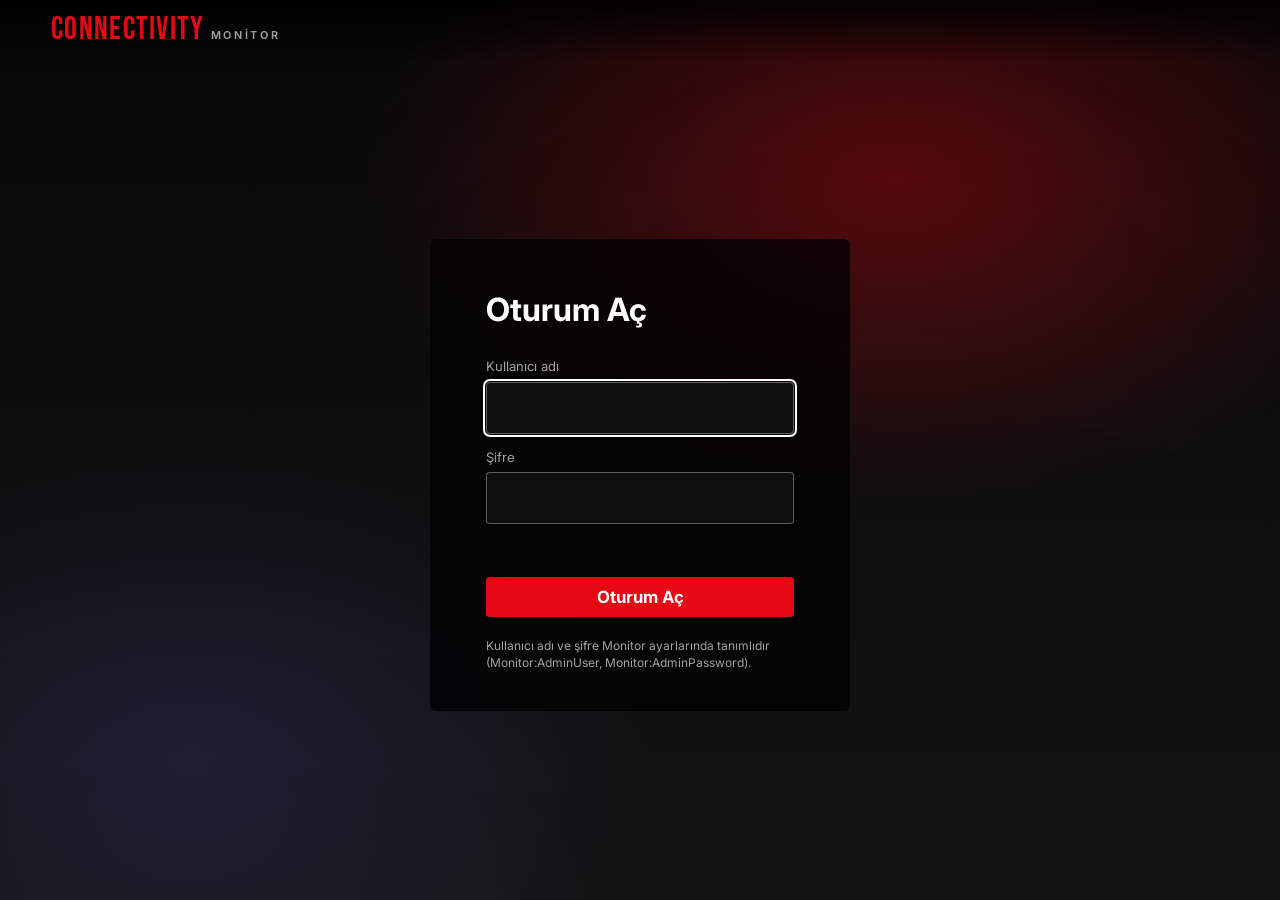
==== src/ConnectivityProbe.Monitor/wwwroot/login.html @ c555af02 "Add Strict mode: pods pull definitions from Monitor with an app key and report results; Monitor logi" ====
<!doctype html>
<html lang="tr">
<head>
  <meta charset="utf-8">
  <meta name="viewport" content="width=device-width, initial-scale=1">
  <title>Connectivity Monitor</title>
  <link rel="preconnect" href="https://fonts.googleapis.com">
  <link rel="preconnect" href="https://fonts.gstatic.com" crossorigin>
  <link rel="stylesheet" href="https://fonts.googleapis.com/css2?family=Bebas+Neue&family=Inter:wght@400;500;600;700;800&display=swap">
  <link rel="stylesheet" href="style.css">
</head>
<body class="login-page">
  <div class="login-bg" aria-hidden="true"></div>
  <header class="topbar">
    <div class="logo">CONNECTIVITY<span>monitor</span></div>
  </header>

  <main class="login-wrap">
    <form id="loginForm" class="login-card" autocomplete="on">
      <h1>Oturum Aç</h1>
      <label class="login-field">
        <span>Kullanıcı adı</span>
        <input id="username" name="username" autocomplete="username" required>
      </label>
      <label class="login-field">
        <span>Şifre</span>
        <input id="password" name="password" type="password" autocomplete="current-password" required>
      </label>
      <p id="loginError" class="error" role="alert"></p>
      <button type="submit" class="nf-btn red">Oturum Aç</button>
      <p class="login-hint">Kullanıcı adı ve şifre Monitor ayarlarında tanımlıdır (Monitor:AdminUser, Monitor:AdminPassword).</p>
    </form>
  </main>

  <script src="login.js"></script>
</body>
</html>
---- src/ConnectivityProbe.Monitor/wwwroot/style.css ----
/* Netflix tarzı koyu tema. Monitör ekranı her zaman koyu kullanılır (kart renkleri koyu zemine göre seçildi). */
:root {
  color-scheme: dark;
  --bg: #141414;
  --surface: #181818;
  --surface-2: #232323;
  --surface-3: #2f2f2f;
  --text: #ffffff;
  --text-2: #e5e5e5;
  --muted: #a3a3a3;
  --border: #333333;
  --accent: #e50914;
  --accent-text: #ffffff;
  --ok: #46d369;
  --ok-bg: rgba(70, 211, 105, .14);
  --warn: #f5b50a;
  --warn-bg: rgba(245, 181, 10, .14);
  --bad: #ff4b55;
  --bad-bg: rgba(229, 9, 20, .18);
  --idle: #8c8c8c;
  --idle-bg: #2a2a2a;
  --drop: rgba(229, 9, 20, .12);
  --radius: 6px;
  --gutter: 4%;
  --display: "Bebas Neue", "Arial Narrow", Impact, sans-serif;
}

* { box-sizing: border-box; }
[hidden] { display: none !important; }

body {
  margin: 0;
  background: var(--bg);
  color: var(--text);
  font: 14px/1.45 Inter, system-ui, -apple-system, "Segoe UI", sans-serif;
  -webkit-font-smoothing: antialiased;
}

/* ---------- Üst menü ---------- */
.topbar {
  position: fixed; top: 0; left: 0; right: 0; z-index: 20;
  display: flex; align-items: center; gap: 22px;
  padding: 14px var(--gutter);
  background: linear-gradient(to bottom, rgba(0, 0, 0, .8) 10%, rgba(0, 0, 0, 0));
  transition: background-color .35s;
}
.topbar.scrolled { background-color: var(--bg); }
.logo { font: 2rem/1 var(--display); color: var(--accent); letter-spacing: .04em; display: flex; align-items: baseline; gap: 6px; user-select: none; }
.logo span { font: 600 .68rem Inter, sans-serif; color: var(--muted); letter-spacing: .25em; text-transform: uppercase; }
.spacer { flex: 1; }
.meta { color: var(--muted); font-size: 12px; white-space: nowrap; }

.tabs { display: flex; gap: 18px; }
.tab { border: 0; background: transparent; color: var(--text-2); padding: 4px 0; cursor: pointer; font: inherit; font-size: 14px; transition: color .2s; }
.tab:hover { color: var(--muted); }
.tab.active { color: var(--text); font-weight: 700; }

.nav-tools { display: flex; align-items: center; gap: 12px; }
.nav-search { display: flex; align-items: center; gap: 8px; background: rgba(0, 0, 0, .65); border: 1px solid rgba(255, 255, 255, .55); padding: 5px 10px; width: 260px; }
.nav-search svg { width: 17px; height: 17px; fill: #fff; flex: none; }
.nav-search input { flex: 1; min-width: 0; background: transparent; border: 0; outline: 0; color: #fff; font: inherit; font-size: 13px; }
.nav-search input::placeholder { color: #8c8c8c; }
.pill-toggle { position: relative; cursor: pointer; font-size: 12.5px; }
.pill-toggle input { position: absolute; opacity: 0; pointer-events: none; }
.pill-toggle span { display: inline-block; padding: 5px 12px; border: 1px solid rgba(255, 255, 255, .45); border-radius: 999px; color: var(--text-2); transition: background-color .2s, border-color .2s; white-space: nowrap; }
.pill-toggle input:checked + span { background: var(--accent); border-color: var(--accent); color: #fff; font-weight: 600; }
.pill-toggle input:focus-visible + span { outline: 2px solid #fff; outline-offset: 2px; }

main { padding: 0; }

/* ---------- Düğmeler ---------- */
.btn {
  border: 1px solid var(--border); background: var(--surface-2); color: var(--text);
  padding: 6px 14px; border-radius: 4px; cursor: pointer; font: inherit; font-weight: 600;
}
.btn:hover { background: var(--surface-3); }
.btn.primary { background: var(--accent); border-color: var(--accent); color: var(--accent-text); }
.btn.primary:hover { background: #f6121d; }
.btn.small { padding: 3px 10px; font-size: 12.5px; }
.btn:disabled { opacity: .6; cursor: default; }
.icon-btn { border: 0; background: transparent; color: var(--muted); cursor: pointer; padding: 2px 5px; border-radius: 4px; font: inherit; line-height: 1; }
.icon-btn:hover { background: var(--surface-3); color: var(--text); }

/* Netflix'in beyaz "Oynat" ve gri "Daha fazla bilgi" düğmeleri */
.nf-btn { display: inline-flex; align-items: center; gap: 10px; border: 0; border-radius: 4px; padding: .62rem 1.7rem; font: 700 1.05rem Inter, sans-serif; cursor: pointer; transition: background-color .2s; }
.nf-btn svg { width: 22px; height: 22px; fill: currentColor; }
.nf-btn.white { background: #fff; color: #000; }
.nf-btn.white:hover { background: rgba(255, 255, 255, .75); }
.nf-btn.gray { background: rgba(109, 109, 110, .7); color: #fff; }
.nf-btn.gray:hover { background: rgba(109, 109, 110, .45); }
.nf-btn:disabled { opacity: .6; cursor: default; }

/* ---------- Billboard (öne çıkan uygulama) ---------- */
.billboard { position: relative; min-height: min(68vh, 640px); display: flex; align-items: flex-end; padding: 110px var(--gutter) 150px; overflow: hidden; }
.bb-art { position: absolute; inset: 0;
  background:
    radial-gradient(ellipse 70% 90% at 72% 28%, hsl(var(--h) 72% 36%) 0%, hsl(calc(var(--h) + 35) 70% 15%) 48%, var(--bg) 82%); }
.bb-art.down, .bb-art.idle { filter: grayscale(.85) brightness(.75); }
.bb-art .mono { position: absolute; right: 2%; top: 4%; font: 30vw/0.8 var(--display); color: rgba(255, 255, 255, .08); letter-spacing: -.02em; white-space: nowrap; }
.bb-art::after { content: ""; position: absolute; inset: 0;
  /* Alttaki geçiş üstte olmalı; yoksa soldaki karartma alt kenarda zeminden koyu bir çizgi bırakır. */
  background: linear-gradient(to top, var(--bg) 0%, rgba(20, 20, 20, .7) 22%, rgba(20, 20, 20, 0) 45%),
              linear-gradient(77deg, rgba(0, 0, 0, .7) 0%, rgba(0, 0, 0, .2) 55%, rgba(0, 0, 0, 0) 85%); }
/* Sağdaki sayaç kutusuyla çakışmasın diye genişliği ekranın yarısıyla sınırlıyoruz. */
.bb-content { position: relative; z-index: 1; max-width: min(640px, 52vw); }
.bb-kicker { display: flex; align-items: center; gap: 10px; font: 700 .78rem Inter, sans-serif; letter-spacing: .28em; color: var(--text-2); text-transform: uppercase; }
.bb-kicker .live { width: 9px; height: 9px; border-radius: 50%; background: var(--accent); box-shadow: 0 0 0 0 rgba(229, 9, 20, .7); animation: live 1.6s infinite; }
.bb-kicker .live.ok { background: var(--ok); animation-name: live-ok; }
.bb-title { font: clamp(3rem, 7.5vw, 6.4rem)/.9 var(--display); margin: 14px 0 12px; letter-spacing: .01em; text-shadow: 2px 2px 8px rgba(0, 0, 0, .55); overflow-wrap: anywhere; }
.bb-meta { display: flex; flex-wrap: wrap; align-items: center; gap: 10px; font-size: 1rem; font-weight: 600; margin-bottom: 12px; }
.bb-desc { font-size: 1.15rem; line-height: 1.4; color: var(--text-2); margin: 0 0 22px; text-shadow: 1px 1px 4px rgba(0, 0, 0, .6); }
.bb-actions { display: flex; flex-wrap: wrap; gap: 12px; }
.bb-stats { position: absolute; right: 0; bottom: 172px; z-index: 1; display: flex; gap: 26px; padding: 10px var(--gutter) 10px 18px; background: rgba(51, 51, 51, .6); border-left: 3px solid #dcdcdc; }
.bb-stats div { display: flex; flex-direction: column; align-items: flex-start; }
.bb-stats b { font: 2rem/1 var(--display); letter-spacing: .03em; }
.bb-stats span { font-size: .72rem; color: var(--text-2); text-transform: uppercase; letter-spacing: .12em; }
.bb-stats .ok b { color: var(--ok); }
.bb-stats .warn b { color: var(--warn); }
.bb-stats .bad b { color: var(--bad); }

@keyframes live { 0% { box-shadow: 0 0 0 0 rgba(229, 9, 20, .7); } 70%, 100% { box-shadow: 0 0 0 9px rgba(229, 9, 20, 0); } }
@keyframes live-ok { 0% { box-shadow: 0 0 0 0 rgba(70, 211, 105, .6); } 70%, 100% { box-shadow: 0 0 0 9px rgba(70, 211, 105, 0); } }

/* ---------- Satırlar ---------- */
.rows { position: relative; z-index: 2; margin-top: -120px; padding-bottom: 70px; }
.rows.searching { margin-top: 0; } /* arama sonuçlarında billboard yok, üstüne binecek bir şey de yok */
.unit-head { display: flex; align-items: baseline; gap: 12px; margin: 26px var(--gutter) 0; padding-top: 14px; border-top: 1px solid rgba(255, 255, 255, .08); }
.unit-head:first-child { border-top: 0; padding-top: 0; }
.unit-head b { font: 1.7rem/1 var(--display); letter-spacing: .06em; color: var(--text); }
.unit-head span { color: var(--muted); font-size: 12.5px; }
.nf-row { margin-top: 6px; }
.row-title { display: flex; align-items: center; gap: 10px; margin: 0 var(--gutter); font-size: 1.3rem; font-weight: 700; color: var(--text-2); }
.row-title .kicker { color: var(--accent); font-size: .74rem; letter-spacing: .2em; text-transform: uppercase; }
.row-count { color: var(--muted); font-size: .85rem; font-weight: 500; }
.cnt { display: inline-flex; align-items: center; gap: 4px; font-size: 12px; font-weight: 500; color: var(--muted); }
.dot { width: 8px; height: 8px; border-radius: 50%; background: var(--idle); display: inline-block; }
.dot.healthy { background: var(--ok); }
.dot.degraded { background: var(--warn); }
.dot.down { background: var(--bad); }

.row-wrap { position: relative; }
.row-track { display: flex; gap: 8px; overflow-x: auto; scroll-behavior: smooth; padding: 16px var(--gutter) 30px; scrollbar-width: none; }
.row-track::-webkit-scrollbar { display: none; }
.row-arrow { position: absolute; top: 16px; bottom: 30px; width: var(--gutter); min-width: 40px; z-index: 6; display: none; border: 0; cursor: pointer;
  background: rgba(20, 20, 20, .55); color: #fff; font-size: 2.6rem; line-height: 1; opacity: 0; transition: opacity .2s, background-color .2s; }
.row-arrow:hover { background: rgba(20, 20, 20, .8); }
.row-arrow.left { left: 0; border-radius: 0 4px 4px 0; }
.row-arrow.right { right: 0; border-radius: 4px 0 0 4px; }
.row-wrap.can-left .row-arrow.left, .row-wrap.can-right .row-arrow.right { display: block; }
.row-wrap:hover .row-arrow, .row-arrow:focus-visible { opacity: 1; }

/* Arama / filtre sonuçları: ızgara */
.nf-grid { display: grid; grid-template-columns: repeat(auto-fill, minmax(220px, 1fr)); gap: 30px 8px; padding: 16px var(--gutter) 30px; }
.nf-grid .tile { width: auto; }
.search-head { margin: 0 var(--gutter); padding-top: 90px; font-size: 1rem; color: var(--muted); }
.search-head b { color: var(--text); }

/* ---------- Kart ---------- */
.tile {
  position: relative; flex: 0 0 clamp(220px, 17.5vw, 300px); aspect-ratio: 16 / 9;
  border: 0; padding: 0; border-radius: var(--radius); overflow: hidden; cursor: pointer;
  color: #fff; text-align: left; font: inherit; background: #222;
  box-shadow: 0 2px 8px rgba(0, 0, 0, .45);
  transition: transform .28s cubic-bezier(.2, .7, .3, 1), box-shadow .28s;
}
.tile:hover, .tile:focus-visible { transform: scale(1.08); z-index: 5; box-shadow: 0 16px 34px rgba(0, 0, 0, .75); }
.tile:focus-visible { outline: 2px solid #fff; outline-offset: 2px; }
.tile-art { position: absolute; inset: 0;
  background:
    radial-gradient(circle at 85% 0%, hsla(var(--h), 90%, 68%, .38), transparent 55%),
    linear-gradient(135deg, hsl(var(--h) 62% 34%), hsl(calc(var(--h) + 40) 70% 13%)); }
.tile-art .mono { position: absolute; right: -2px; top: -16px; font: 7.2rem/1 var(--display); color: rgba(255, 255, 255, .15); letter-spacing: -.02em; }
.tile.down .tile-art, .tile.unknown .tile-art { filter: grayscale(.9) brightness(.7); }
.tile::after { content: ""; position: absolute; inset: 0; z-index: 1; background: linear-gradient(to top, rgba(0, 0, 0, .94) 0%, rgba(0, 0, 0, .55) 42%, rgba(0, 0, 0, 0) 72%); }
.tile-body { position: absolute; left: 0; right: 0; bottom: 0; z-index: 2; padding: 10px 12px 12px; }
.tile-name { display: block; font: 1.6rem/1 var(--display); letter-spacing: .035em; text-shadow: 0 2px 6px rgba(0, 0, 0, .6); white-space: nowrap; overflow: hidden; text-overflow: ellipsis; }
.tile-line { display: flex; align-items: center; gap: 7px; margin-top: 6px; font-size: .72rem; font-weight: 600; white-space: nowrap; overflow: hidden; }
.tile-more { max-height: 0; opacity: 0; overflow: hidden; font-size: .7rem; color: #cfcfcf; transition: max-height .28s, opacity .28s, margin .28s; white-space: nowrap; text-overflow: ellipsis; }
.tile:hover .tile-more, .tile:focus-visible .tile-more { max-height: 34px; opacity: 1; margin-top: 5px; }
.tile-hist { display: flex; gap: 2px; margin-top: 4px; }
.tile-hist i { width: 7px; height: 4px; border-radius: 1px; background: var(--idle); }
.tile-hist i.healthy { background: var(--ok); }
.tile-hist i.degraded { background: var(--warn); }
.tile-hist i.down { background: var(--bad); }
/* Alt kenardaki ince çubuk: Netflix'in "izlemeye devam et" çubuğu gibi; burada cevap veren pod oranı */
.tile-bar { position: absolute; left: 0; right: 0; bottom: 0; height: 3px; z-index: 3; background: rgba(255, 255, 255, .2); }
.tile-bar i { display: block; height: 100%; background: var(--ok); }
.tile.degraded .tile-bar i { background: var(--warn); }
.tile.down .tile-bar i { background: var(--accent); }
.flag { position: absolute; top: 0; left: 0; z-index: 3; padding: 4px 9px; border-bottom-right-radius: 6px; font: 800 .6rem Inter, sans-serif; letter-spacing: .1em; background: var(--accent); color: #fff; }
.flag.warn { background: var(--warn); color: #141414; }
.flag.idle { background: #5a5a5a; }
.tile.down { outline: 2px solid rgba(229, 9, 20, .9); outline-offset: -2px; animation: pulse 2.2s infinite; }
@keyframes pulse { 0%, 100% { box-shadow: 0 0 0 0 rgba(229, 9, 20, .55); } 50% { box-shadow: 0 0 0 6px rgba(229, 9, 20, 0); } }
@media (prefers-reduced-motion: reduce) { .tile, .tile-more { transition: none; } .tile.down, .bb-kicker .live { animation: none; } }

/* Durum metni ve küçük kutular (Netflix'in "%98 eşleşme" ve yaş sınırı kutusu gibi) */
.st { font-weight: 700; }
.st.healthy { color: var(--ok); }
.st.degraded { color: var(--warn); }
.st.down { color: var(--bad); }
.st.unknown { color: var(--idle); }
.box { border: 1px solid rgba(255, 255, 255, .45); padding: 0 6px; border-radius: 3px; font-weight: 500; }
.ok { color: var(--ok); }
.bad { color: var(--bad); }
.warn-t { color: var(--warn); }
.muted { color: var(--muted); }

.empty { color: var(--muted); padding: 24px var(--gutter); text-align: center; }

/* ---------- Detay penceresi ---------- */
dialog.nf-modal { padding: 0; border: 0; width: min(960px, 96vw); max-height: 92vh; margin: 4vh auto auto; overflow-y: auto;
  background: var(--surface); color: var(--text); border-radius: 8px; box-shadow: 0 30px 90px rgba(0, 0, 0, .85); scrollbar-color: #555 transparent; }
dialog.nf-modal[open] { animation: pop .24s cubic-bezier(.2, .7, .3, 1); }
dialog.nf-modal::backdrop { background: rgba(0, 0, 0, .72); }
@keyframes pop { from { transform: scale(.93) translateY(12px); opacity: 0; } to { transform: none; opacity: 1; } }

.m-hero { position: relative; height: clamp(240px, 36vw, 380px); display: flex; align-items: flex-end; padding: 0 46px 30px; overflow: hidden; }
.m-art { position: absolute; inset: 0;
  background:
    radial-gradient(circle at 80% 10%, hsla(var(--h), 90%, 66%, .4), transparent 55%),
    linear-gradient(135deg, hsl(var(--h) 62% 32%), hsl(calc(var(--h) + 40) 70% 12%)); }
.m-art.down, .m-art.unknown { filter: grayscale(.85) brightness(.7); }
.m-art .mono { position: absolute; right: 26px; top: -30px; font: 17rem/1 var(--display); color: rgba(255, 255, 255, .12); }
.m-art::after { content: ""; position: absolute; inset: 0; background: linear-gradient(to top, var(--surface) 0%, rgba(24, 24, 24, .55) 35%, rgba(24, 24, 24, 0) 70%); }
.m-hero-text { position: relative; z-index: 1; }
.m-kicker { font: 700 .74rem Inter, sans-serif; letter-spacing: .24em; text-transform: uppercase; color: var(--text-2); }
.m-hero h2 { font: clamp(2.6rem, 5.5vw, 4rem)/.92 var(--display); letter-spacing: .02em; margin: 8px 0 18px; text-shadow: 2px 2px 8px rgba(0, 0, 0, .5); overflow-wrap: anywhere; }
.m-actions { display: flex; flex-wrap: wrap; gap: 10px; }
.m-actions .nf-btn { padding: .5rem 1.3rem; font-size: .95rem; }
.m-close { position: absolute; top: 16px; right: 16px; z-index: 3; width: 38px; height: 38px; border-radius: 50%; border: 0; background: var(--surface); color: #fff; font-size: 1.1rem; cursor: pointer; }
.m-close:hover { background: #2b2b2b; }

.m-body { padding: 6px 46px 44px; }
.m-cols { display: grid; grid-template-columns: minmax(0, 2fr) minmax(0, 1fr); gap: 34px; }
.m-meta { display: flex; flex-wrap: wrap; align-items: center; gap: 10px; font-size: 1rem; font-weight: 600; }
.m-msg { font-size: 1rem; line-height: 1.5; color: var(--text-2); margin: 14px 0 0; }
.m-msg.bad { color: var(--bad); }
.m-msg.warn { color: var(--warn); }
.m-side div { font-size: .86rem; color: var(--text-2); margin-bottom: 9px; overflow-wrap: anywhere; }
.m-side span { color: #777; }
.m-history { display: flex; align-items: flex-end; gap: 3px; height: 40px; margin-top: 18px; }
.m-history i { flex: 1; max-width: 16px; min-height: 4px; border-radius: 2px 2px 0 0; background: var(--idle); opacity: .9; }
.m-history i.healthy { background: var(--ok); }
.m-history i.degraded { background: var(--warn); }
.m-history i.down { background: var(--bad); }
.m-history-label { font-size: .72rem; color: var(--muted); margin-top: 4px; }
.m-sec, .section-title { display: flex; align-items: baseline; gap: 10px; font: 700 1.4rem Inter, sans-serif; color: var(--text); margin: 34px 0 12px; text-transform: none; letter-spacing: 0; }
.m-sec span { font-size: .85rem; font-weight: 500; color: var(--muted); }
.msg { color: var(--muted); font-size: 13px; margin: 8px 0; }
.hint-inline { color: var(--muted); font-size: 12px; margin-left: 8px; }

/* Pod listesi: Netflix'in bölüm listesi gibi (numara, küçük görsel, başlık, açıklama) */
.episodes { border-top: 1px solid #404040; }
.ep { display: grid; grid-template-columns: 34px 132px minmax(0, 1fr) auto; gap: 18px; align-items: center; padding: 16px 14px; border-bottom: 1px solid #404040; border-radius: 4px; }
.ep:hover { background: #222; }
.ep-num { font-size: 1.5rem; color: #d2d2d2; text-align: center; }
.ep-thumb { position: relative; aspect-ratio: 16 / 9; border-radius: 4px; overflow: hidden; display: grid; place-items: center; font: 2rem/1 var(--display);
  background: linear-gradient(135deg, hsl(var(--h) 55% 32%), hsl(calc(var(--h) + 40) 65% 14%)); }
.ep.missing .ep-thumb { filter: grayscale(.9) brightness(.6); outline: 2px solid var(--accent); outline-offset: -2px; }
.ep.unconfirmed .ep-thumb { opacity: .55; }
.ep-title { font-weight: 700; font-size: 1rem; display: flex; flex-wrap: wrap; align-items: center; gap: 8px; }
.ep-title .pid { font: 500 .78rem ui-monospace, Consolas, monospace; color: var(--muted); }
.ep-state { font-size: .66rem; font-weight: 800; letter-spacing: .1em; padding: 2px 7px; border-radius: 3px; background: var(--ok-bg); color: var(--ok); }
.ep-state.missing { background: var(--accent); color: #fff; }
.ep-state.unconfirmed { background: var(--idle-bg); color: var(--muted); }
.ep-desc { color: var(--muted); font-size: .86rem; margin-top: 4px; font-family: ui-monospace, Consolas, monospace; overflow-wrap: anywhere; }
.ep.missing .ep-desc { color: var(--bad); font-family: inherit; }
.kvs { display: flex; flex-wrap: wrap; gap: 5px; margin-top: 8px; }
.kv { font-size: .7rem; background: #2a2a2a; color: #cfcfcf; padding: 2px 7px; border-radius: 3px; }
.kv b { color: #8c8c8c; font-weight: 500; }
.ep-time { color: var(--muted); font-size: .82rem; white-space: nowrap; }

/* Bağlantı x pod matrisi */
.matrix-wrap { overflow-x: auto; border-radius: 6px; border: 1px solid var(--border); }
table.matrix { border-collapse: collapse; width: 100%; font-size: 13px; }
.matrix th, .matrix td { border: 1px solid var(--border); padding: 8px 12px; text-align: left; vertical-align: top; }
.matrix tr > :first-child { border-left: 0; }
.matrix tr > :last-child { border-right: 0; }
.matrix thead th { border-top: 0; }
.matrix tbody tr:last-child td { border-bottom: 0; }
.matrix th { background: #202020; font-weight: 700; white-space: nowrap; }
.matrix th .pid { display: block; font-weight: 400; font-family: ui-monospace, Consolas, monospace; font-size: 11px; color: var(--muted); }
.matrix th.missing { background: var(--bad-bg); color: var(--bad); }
.matrix th.missing .pid { color: var(--bad); }
.matrix td.rowhead { background: #1c1c1c; }
.matrix td.rowhead .name { font-weight: 700; }
.matrix td.rowhead .target { display: block; color: var(--muted); font-size: 12px; font-family: ui-monospace, Consolas, monospace; }
.matrix td.rowhead .ips { display: block; color: var(--muted); font-size: 11.5px; }
.matrix td.rowhead .rowerr { display: block; color: var(--bad); font-size: 12px; margin-top: 3px; }
.cell.ok { background: var(--ok-bg); color: var(--ok); font-weight: 700; }
.cell.fail { background: var(--bad-bg); color: var(--bad); font-weight: 700; }
.cell.warn { background: var(--warn-bg); color: var(--warn); font-weight: 700; }
.cell.stale { opacity: .55; }
.cell.none { color: var(--muted); text-align: center; }
.cell .ms { font-weight: 400; margin-left: 4px; }
.cell .reach { display: block; font-weight: 400; font-size: 11.5px; font-family: ui-monospace, Consolas, monospace; }
.cell .reach.warn { color: var(--warn); }
.cell .reach.bad-line { color: var(--bad); font-weight: 700; margin-top: 4px; }
.cell .since { display: block; font: 600 11px Inter, sans-serif; opacity: .85; margin-top: 1px; }
.cell .reach .since { font-weight: 500; }
td.callerr { background: var(--bad-bg); color: var(--bad); }
.cp { display: inline-block; margin-left: 6px; padding: 0 6px; border-radius: 3px; font-size: 10px; font-weight: 800; letter-spacing: .05em;
      background: var(--accent); color: var(--accent-text); vertical-align: middle; }

/* ---------- Tanımlar ---------- */
#tab-defs { padding: 92px var(--gutter) 50px; }
.defs-grid { display: grid; grid-template-columns: 260px minmax(280px, 380px) 1fr; gap: 16px; align-items: start; }
@media (max-width: 1100px) { .defs-grid { grid-template-columns: 240px 1fr; } .defs-grid #appsPanel { grid-column: 1 / -1; } }
@media (max-width: 700px) { .defs-grid { grid-template-columns: 1fr; } }

.panel { background: var(--surface); border: 1px solid var(--border); border-radius: 8px; padding: 16px; }
.panel-head { display: flex; align-items: center; justify-content: space-between; margin-bottom: 8px; }
.panel h2 { font-size: 15px; margin: 0; }
.hint { color: var(--muted); font-size: 12.5px; margin: 0 0 12px; }
.grow { flex: 1; min-width: 0; }

.tree-unit { margin-bottom: 10px; }
.tree-unit-head { display: flex; align-items: center; gap: 4px; padding: 4px 2px; border-bottom: 1px solid var(--border); }
.tree-team { display: flex; align-items: center; gap: 4px; padding: 5px 6px 5px 14px; border-radius: 4px; cursor: pointer; border-left: 3px solid transparent; }
.tree-team:hover { background: var(--surface-2); }
.tree-team.sel { background: var(--surface-2); border-left-color: var(--accent); font-weight: 700; }
.tree-team.unassigned { margin-top: 8px; padding-left: 6px; color: var(--muted); font-style: italic; }
.tree-team .count { color: var(--muted); font-size: 12px; font-weight: 400; }
.tree-empty { padding: 4px 14px; margin: 0; }
.pool-head { display: flex; align-items: center; justify-content: space-between; margin: 14px 0 6px; }
.common { color: var(--muted); font-size: 11px; font-weight: 400; border: 1px solid var(--border); border-radius: 999px; padding: 0 5px; }

.pool, .apps { display: flex; flex-direction: column; gap: 8px; }
.chip { display: flex; align-items: center; gap: 8px; background: var(--surface-2); border: 1px solid var(--border); border-radius: 6px; padding: 7px 10px; }
.pool .chip { cursor: grab; }
.pool .chip:active { cursor: grabbing; }
.chip .grip { color: var(--muted); user-select: none; }
.chip .name { font-weight: 600; }
.chip .target { color: var(--muted); font-size: 12.5px; font-family: ui-monospace, Consolas, monospace; }
.chip .grow { flex: 1; min-width: 0; overflow: hidden; text-overflow: ellipsis; white-space: nowrap; }
.chip .conn-info { display: flex; flex-direction: column; gap: 2px; white-space: normal; overflow: visible; }
.conn-target { display: flex; flex-wrap: wrap; align-items: center; gap: 6px; }
.conn-target .host { color: var(--muted); font-size: 12.5px; font-family: ui-monospace, Consolas, monospace; word-break: break-all; }
.conn-target .port { background: var(--bg); border: 1px solid var(--border); border-radius: 999px; padding: 0 7px; font-size: 12px; font-family: ui-monospace, Consolas, monospace; }

.app-card { border: 1px solid var(--border); border-radius: 8px; padding: 12px; background: var(--surface-2); }
.app-card.drag-over { background: var(--drop); border-color: var(--accent); border-style: dashed; }
.app-head { display: flex; align-items: center; gap: 8px; }
.app-head .title { font-weight: 700; font-size: 15px; }
.app-head .url { color: var(--muted); font-size: 12.5px; font-family: ui-monospace, Consolas, monospace; }
.app-head .grow { flex: 1; min-width: 0; }
.dropzone { margin-top: 10px; display: flex; flex-wrap: wrap; gap: 6px; min-height: 36px; align-items: center; }
.dropzone .placeholder { color: var(--muted); font-size: 12.5px; }
.dropzone .chip { padding: 4px 8px; background: var(--surface-3); }
.add-select { margin-left: auto; font: inherit; font-size: 12.5px; background: var(--surface); color: var(--text); border: 1px solid var(--border); border-radius: 4px; padding: 3px 6px; }

/* ---------- Form penceresi ---------- */
#dlg { border: 1px solid var(--border); border-radius: 8px; background: var(--surface); color: var(--text); padding: 22px; width: min(440px, 92vw); }
#dlg::backdrop { background: rgba(0, 0, 0, .7); }
#dlg h3 { margin: 0 0 14px; }
.field { margin-bottom: 12px; }
.field label { display: block; font-weight: 600; margin-bottom: 4px; }
.field input, .field select { width: 100%; padding: 8px 10px; border: 1px solid #555; border-radius: 4px; background: #333; color: var(--text); font: inherit; }
.field input:focus, .field select:focus { outline: 2px solid var(--accent); outline-offset: -1px; }
.field label.check { display: flex; align-items: center; gap: 8px; font-weight: 500; }
.field label.check input { width: auto; }
.field .fh { color: var(--muted); font-size: 12px; margin-top: 3px; }
.dlg-actions { display: flex; justify-content: flex-end; gap: 8px; margin-top: 8px; }
.error { color: var(--bad); min-height: 1.2em; margin: 4px 0; }

/* ---------- Dar ekranlar ---------- */
@media (max-width: 980px) {
  .topbar { flex-wrap: wrap; gap: 10px 16px; }
  .meta { display: none; }
  .nav-tools { order: 5; width: 100%; }
  .nav-search { flex: 1; width: auto; }
  .bb-stats { position: relative; bottom: auto; margin-top: 22px; }
  .bb-content { max-width: none; }
  .billboard { flex-direction: column; align-items: flex-start; justify-content: flex-end; padding-top: 150px; }
  .m-cols { grid-template-columns: 1fr; gap: 16px; }
}
@media (max-width: 640px) {
  :root { --gutter: 16px; }
  .billboard { padding-bottom: 140px; }
  .bb-stats { gap: 16px; padding-left: 12px; }
  .m-hero { padding: 0 20px 22px; }
  .m-body { padding: 4px 20px 30px; }
  .ep { grid-template-columns: 26px minmax(0, 1fr) auto; gap: 12px; padding: 14px 6px; }
  .ep-thumb { display: none; }
  .tile { flex-basis: 70vw; }
}

/* ---------- Mod rozetleri (STRICT / DISCOVER) ---------- */
.mode { display: inline-block; padding: 1px 6px; border-radius: 3px; font: 800 .6rem Inter, sans-serif; letter-spacing: .1em; vertical-align: middle; }
.mode.strict { background: #fff; color: #141414; }
.mode.discover { background: rgba(255, 255, 255, .14); color: var(--text-2); border: 1px solid rgba(255, 255, 255, .3); }
.tile-mode { position: absolute; top: 6px; right: 6px; z-index: 3; }
.m-kicker .mode { margin-right: 8px; letter-spacing: .1em; }
.app-head .title .mode { margin-left: 6px; }

/* ---------- Strict uygulama anahtarı (Tanımlar) ---------- */
.strict-key { display: flex; flex-wrap: wrap; align-items: center; gap: 6px; margin-top: 10px; padding: 8px 10px; border-radius: 6px;
  background: var(--bg); border: 1px dashed var(--border); }
.sk-label { font-size: 12px; color: var(--muted); }
.sk-key { flex: 1; min-width: 0; font: 12px ui-monospace, Consolas, monospace; color: var(--text); overflow-wrap: anywhere; user-select: all; }
.sk-setup { flex-basis: 100%; }
.sk-setup summary { cursor: pointer; font-size: 12.5px; color: var(--text-2); }
.sk-setup pre { margin: 8px 0; padding: 10px; border-radius: 4px; background: #0e0e0e; border: 1px solid var(--border);
  font: 12px/1.5 ui-monospace, Consolas, monospace; white-space: pre-wrap; overflow-wrap: anywhere; color: #d6d6d6; }

/* ---------- Giriş sayfası ---------- */
.nf-btn.red { background: var(--accent); color: #fff; justify-content: center; }
.nf-btn.red:hover { background: #f6121d; }
.login-page { min-height: 100vh; }
.login-bg { position: fixed; inset: 0; z-index: -1;
  background:
    radial-gradient(ellipse 70% 60% at 70% 20%, rgba(229, 9, 20, .35), transparent 60%),
    radial-gradient(ellipse 60% 60% at 15% 85%, rgba(70, 70, 160, .25), transparent 60%),
    linear-gradient(to bottom, rgba(0, 0, 0, .6), var(--bg)); }
.login-wrap { min-height: 100vh; display: grid; place-items: center; padding: 90px 16px 40px; }
.login-card { width: min(420px, 100%); display: flex; flex-direction: column; gap: 14px; padding: 48px 56px 40px;
  background: rgba(0, 0, 0, .75); border-radius: 6px; }
.login-card h1 { margin: 0 0 10px; font-size: 2rem; font-weight: 700; }
.login-field { display: flex; flex-direction: column; gap: 6px; font-size: 13px; color: var(--muted); }
.login-field input { padding: 14px 16px; border-radius: 4px; border: 1px solid rgba(128, 128, 128, .7); background: rgba(22, 22, 22, .7);
  color: #fff; font: inherit; font-size: 15px; }
.login-field input:focus { outline: 2px solid #fff; outline-offset: 1px; }
.login-hint { margin: 6px 0 0; font-size: 12px; color: var(--muted); }
@media (max-width: 640px) { .login-card { padding: 32px 24px; } }
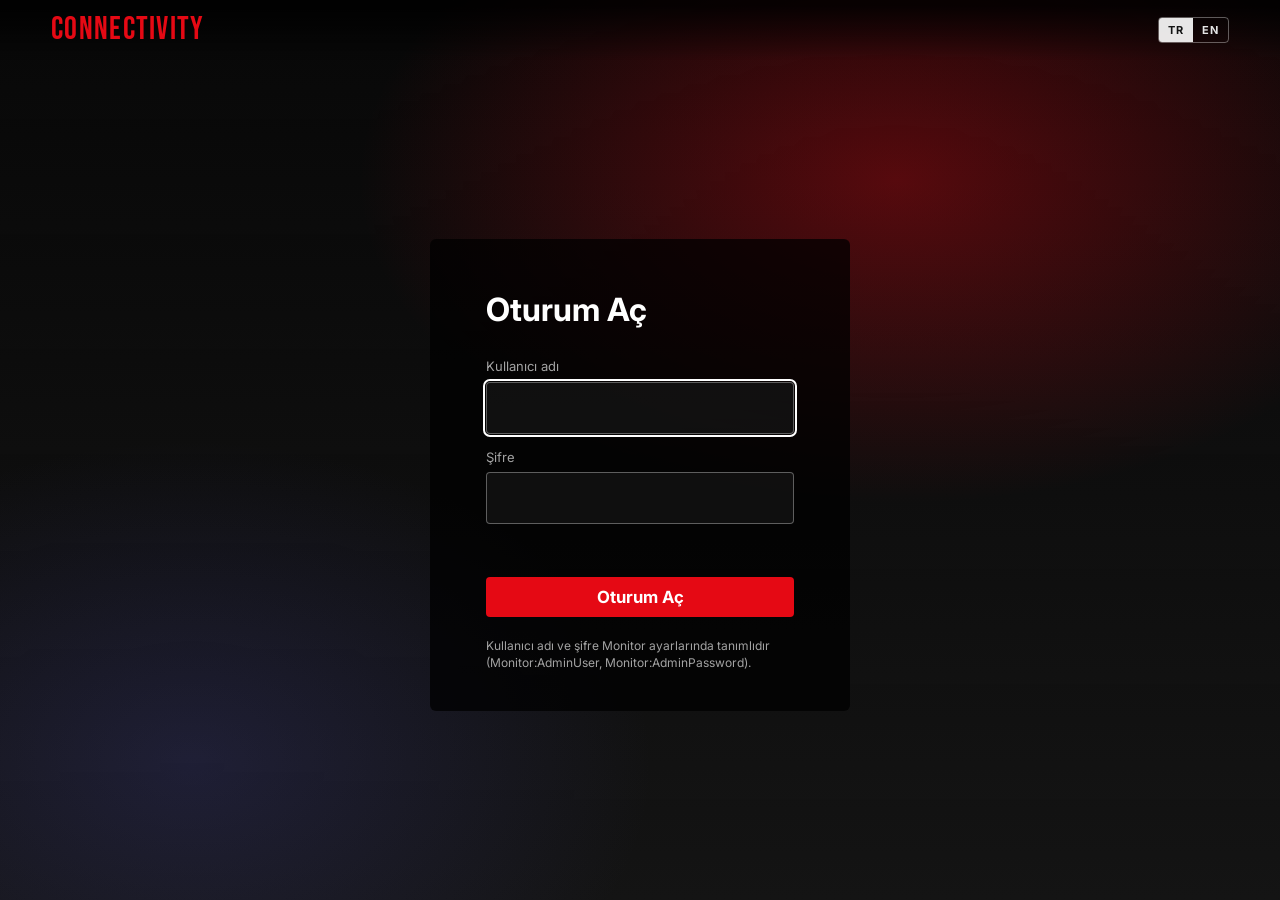
==== commit fcfee048: "2.1.0 (unreleased): pod resources, TLS checks, network clusters, TR/EN Monitor UI Library: - Pods re" ====
--- a/src/ConnectivityProbe.Monitor/wwwroot/login.html
+++ b/src/ConnectivityProbe.Monitor/wwwroot/login.html
@@ -12,26 +12,31 @@
 <body class="login-page">
   <div class="login-bg" aria-hidden="true"></div>
   <header class="topbar">
-    <div class="logo">CONNECTIVITY<span>monitor</span></div>
+    <div class="logo">CONNECTIVITY</div>
+    <div class="spacer"></div>
+    <div class="lang-switch" role="group" title="Dil / Language">
+      <button type="button" data-lang="tr">TR</button><button type="button" data-lang="en">EN</button>
+    </div>
   </header>
 
   <main class="login-wrap">
     <form id="loginForm" class="login-card" autocomplete="on">
-      <h1>Oturum Aç</h1>
+      <h1 data-i18n="login.title">Oturum Aç</h1>
       <label class="login-field">
-        <span>Kullanıcı adı</span>
+        <span data-i18n="login.user">Kullanıcı adı</span>
         <input id="username" name="username" autocomplete="username" required>
       </label>
       <label class="login-field">
-        <span>Şifre</span>
+        <span data-i18n="login.password">Şifre</span>
         <input id="password" name="password" type="password" autocomplete="current-password" required>
       </label>
       <p id="loginError" class="error" role="alert"></p>
-      <button type="submit" class="nf-btn red">Oturum Aç</button>
-      <p class="login-hint">Kullanıcı adı ve şifre Monitor ayarlarında tanımlıdır (Monitor:AdminUser, Monitor:AdminPassword).</p>
+      <button type="submit" class="nf-btn red" data-i18n="login.title">Oturum Aç</button>
+      <p class="login-hint" data-i18n="login.hint">Kullanıcı adı ve şifre Monitor ayarlarında tanımlıdır (Monitor:AdminUser, Monitor:AdminPassword).</p>
     </form>
   </main>
 
+  <script src="i18n.js"></script>
   <script src="login.js"></script>
 </body>
 </html>
--- a/src/ConnectivityProbe.Monitor/wwwroot/style.css
+++ b/src/ConnectivityProbe.Monitor/wwwroot/style.css
@@ -305,9 +305,23 @@
 
 /* ---------- Tanımlar ---------- */
 #tab-defs { padding: 92px var(--gutter) 50px; }
-.defs-grid { display: grid; grid-template-columns: 260px minmax(280px, 380px) 1fr; gap: 16px; align-items: start; }
-@media (max-width: 1100px) { .defs-grid { grid-template-columns: 240px 1fr; } .defs-grid #appsPanel { grid-column: 1 / -1; } }
-@media (max-width: 700px) { .defs-grid { grid-template-columns: 1fr; } }
+/* Tanımlar: ağaç | havuz | uygulamalar her zaman yan yana; her panel kendi içinde kayar. Böylece bir bağlantıyı havuzdan
+   uygulamaya (veya bir uygulamayı ekibe) sürüklerken sayfa kaydırmak gerekmez. */
+.defs-grid { display: grid; grid-template-columns: minmax(300px, 400px) minmax(0, 1fr); gap: 16px; align-items: start; }
+.defs-grid > #poolPanel { position: sticky; top: 76px; max-height: calc(100vh - 92px); overflow-y: auto; }
+.defs-right { display: flex; flex-direction: column; gap: 16px; min-width: 0; }
+@media (max-width: 1100px) { .defs-grid { grid-template-columns: 300px minmax(0, 1fr); gap: 12px; } .defs-grid .panel { padding: 12px; } }
+@media (max-width: 700px) { .defs-grid { grid-template-columns: 1fr; } .defs-grid > #poolPanel { position: static; max-height: none; } }
+
+/* Birimler ve ekipler: uygulamaların üstünde, aynı genişlikte; her birimin ekipleri yan yana (sığmazsa alt satıra) dizilir. */
+#treePanel .tree-unit { display: flex; flex-wrap: wrap; align-items: center; gap: 6px; margin-bottom: 8px; }
+#treePanel .tree-unit-head { flex: 1 0 100%; border-bottom: 1px solid var(--border); }
+#treePanel .tree-team { padding: 5px 8px; border-left: 0; border: 1px solid var(--border); border-radius: 6px; background: var(--surface-2); }
+#treePanel .tree-team .grow { flex: 0 1 auto; }
+#treePanel .tree-team.sel { border-color: var(--accent); background: var(--drop); }
+#treePanel .tree-team.unassigned { margin-top: 0; border-style: dashed; display: inline-flex; }
+#treePanel .tree-empty { padding: 2px 0; }
+#treePanel .tree-team .icon-btn { padding: 2px 3px; }
 
 .panel { background: var(--surface); border: 1px solid var(--border); border-radius: 8px; padding: 16px; }
 .panel-head { display: flex; align-items: center; justify-content: space-between; margin-bottom: 8px; }
@@ -423,3 +437,106 @@
 .login-field input:focus { outline: 2px solid #fff; outline-offset: 1px; }
 .login-hint { margin: 6px 0 0; font-size: 12px; color: var(--muted); }
 @media (max-width: 640px) { .login-card { padding: 32px 24px; } }
+
+/* ---------- 2.0: sürüm rozetleri, cluster grupları, Sürümler sekmesi ---------- */
+.tile-ver { position: absolute; top: 6px; right: 6px; z-index: 3; padding: 1px 6px; border-radius: 3px;
+  font: 700 .62rem ui-monospace, Consolas, monospace; background: rgba(0, 0, 0, .55); color: #e5e5e5; border: 1px solid rgba(255, 255, 255, .25); }
+.tile-ver.mixed { background: var(--warn); color: #141414; border-color: var(--warn); font-family: Inter, sans-serif; letter-spacing: .05em; }
+.ver { display: inline-block; margin: 2px 4px 2px 0; padding: 1px 7px; border-radius: 3px; font: 12px ui-monospace, Consolas, monospace;
+  background: var(--surface-3); color: var(--text-2); white-space: nowrap; }
+.ver.odd, .kv.odd { background: var(--warn-bg); color: var(--warn); }
+.ep-state.odd { background: var(--warn); color: #141414; }
+.ep-cluster { display: flex; flex-wrap: wrap; align-items: baseline; gap: 10px; margin: 18px 0 6px; }
+.ep-cluster b { font: 1.25rem/1 var(--display); letter-spacing: .05em; }
+.ep-cluster > span:not(.ver) { color: var(--muted); font-size: 12.5px; }
+.target-app { display: flex; align-items: center; gap: 5px; margin-top: 4px; font-size: 12px; color: var(--text-2); }
+.add-help { margin-bottom: 12px; }
+.app-head .url code, .m-side code { font: 12px ui-monospace, Consolas, monospace; color: var(--text); }
+
+/* ---------- 2.1: dil seçimi, ağ (cluster) grupları, detay penceresinde sürümler ---------- */
+.lang-switch { display: flex; border: 1px solid rgba(255, 255, 255, .35); border-radius: 4px; overflow: hidden; flex: none; }
+.lang-switch button { border: 0; background: transparent; color: var(--text-2); padding: 5px 9px; cursor: pointer;
+  font: 700 11px Inter, sans-serif; letter-spacing: .08em; }
+.lang-switch button:hover { color: var(--text); }
+.lang-switch button.active { background: rgba(255, 255, 255, .9); color: #141414; }
+/* Tanımlar: arama, kullanım sayısı, durum noktası, sürükleme hedefleri, üzerine gelince görünen düğmeler */
+.pool-adds { display: flex; gap: 6px; flex-wrap: wrap; justify-content: flex-end; }
+.pool-search { display: flex; align-items: center; gap: 8px; margin: 4px 0 6px; padding: 7px 10px; border-radius: 6px;
+  background: var(--bg); border: 1px solid var(--border); position: sticky; top: -16px; z-index: 2; }
+.pool-search:focus-within { border-color: var(--text-2); }
+.pool-search svg { width: 16px; height: 16px; fill: var(--muted); flex: none; }
+.pool-search input { flex: 1; min-width: 0; background: transparent; border: 0; outline: 0; color: var(--text); font: inherit; font-size: 13.5px; }
+.chip mark { background: rgba(245, 181, 10, .35); color: inherit; border-radius: 2px; padding: 0 1px; }
+.usage { font-size: 11.5px; color: var(--text-2); background: var(--surface-3); border-radius: 999px; padding: 0 7px; cursor: help; }
+.usage.unused { color: var(--muted); background: transparent; border: 1px dashed var(--border); }
+.pool-label { font-size: 11px; color: var(--muted); border: 1px solid var(--border); border-radius: 4px; padding: 0 5px; }
+.health { width: 9px; height: 9px; border-radius: 50%; flex: none; background: var(--border); }
+.health.ok { background: var(--ok); }
+.health.warn { background: var(--warn); }
+.health.bad { background: var(--bad); }
+.dropzone .chip { display: inline-flex; flex-wrap: wrap; align-items: center; gap: 4px 6px; max-width: 100%; }
+.dropzone .chip .target { word-break: break-all; }
+.defs-grid > .panel { overflow-x: hidden; }
+.app-head { flex-wrap: wrap; }
+.app-head .grow { flex-basis: 180px; }
+.app-live { display: flex; flex-wrap: wrap; align-items: center; gap: 6px; margin-top: 6px; font-size: 12.5px; }
+.app-live .ver { margin: 0; }
+.app-card[draggable="true"] { cursor: grab; }
+.app-card .dropzone, .app-card select, .app-card button { cursor: auto; }
+.app-card .btn.small { white-space: nowrap; }
+body.dragging-app .tree-team[data-team-drop] { outline: 1px dashed var(--border); outline-offset: -1px; }
+.tree-team.drag-over { background: var(--drop) !important; outline: 2px dashed var(--accent) !important; outline-offset: -2px; }
+body.dragging-conn .app-card { outline: 1px dashed var(--border); }
+/* Düzenle / sil düğmeleri yalnızca satırın üzerine gelince (veya klavyeyle odaklanınca) görünür; dokunmatik ekranda hep görünür. */
+.hover-actions .act { opacity: 0; transition: opacity .12s; }
+.hover-actions:hover > .act, .hover-actions:focus-within > .act,
+.hover-actions:hover > .app-head > .act, .hover-actions:focus-within > .app-head > .act { opacity: 1; }
+@media (hover: none) { .hover-actions .act { opacity: 1; } }
+
+/* Kaynaklar tablosu, TLS / DNS / yavaşlık işaretleri */
+.res-table td { vertical-align: top; min-width: 110px; }
+.res-table .rowhead { min-width: 190px; }
+.res-table .rowhead .ep-state { display: inline-block; margin: 4px 4px 0 0; white-space: nowrap; font-size: 10px; }
+.res-val { font-size: 13.5px; font-weight: 600; white-space: nowrap; }
+.res-val.bad, .res-val.bad b { color: var(--bad); }
+.res-sub { font-size: 11.5px; color: var(--muted); margin-top: 2px; white-space: nowrap; }
+.res-table tr.grp-row td { background: #2a2a2a; font: 1rem/1.1 var(--display); letter-spacing: .06em; padding: 6px 12px; }
+.spark { display: block; width: 100%; max-width: 140px; height: 22px; margin-top: 6px; }
+.spark polyline { fill: none; stroke: var(--text-2); stroke-width: 1.5; vector-effect: non-scaling-stroke; }
+.spark.cpu polyline { stroke: #5aa9ff; }
+.spark.mem polyline { stroke: var(--ok); }
+.spark.bad polyline { stroke: var(--bad); }
+.cell .dns, .cell .tls, .cell .slow-tag { display: block; font-size: 11px; margin-top: 3px; white-space: nowrap; }
+.cell .dns { color: var(--muted); }
+.cell .tls.ok { color: var(--ok); }
+.cell .tls.warn { color: var(--warn); font-weight: 700; }
+.cell .tls.bad { color: var(--bad); font-weight: 700; }
+.cell .slow-tag { display: inline-block; padding: 0 5px; border-radius: 3px; background: var(--warn); color: #141414; font-weight: 700; letter-spacing: .05em; }
+.cell.ok.slow { background: var(--warn-bg); }
+.ip-change { display: block; margin-top: 4px; font-size: 11.5px; color: var(--warn); }
+.tls-tag { font-size: 11px; }
+
+/* Uygulama detay sayfası (/?app=...): kartın açtığı yeni sekme; afiş üst menünün arkasından başlar. */
+a.logo { text-decoration: none; }
+.detail-page { max-width: 1280px; margin: 0 auto 40px; }
+.detail-page .m-hero { height: clamp(300px, 34vw, 420px); padding-top: 70px; }
+.detail-page .m-close { top: 84px; }
+.detail-missing { padding: 120px var(--gutter); }
+.detail-missing a { color: var(--text); margin-left: 8px; }
+
+/* Üst menü dar ekranlarda sığsın: önce güncelleme bilgisi gizlenir, sonra arama kutusu daralır. */
+@media (max-width: 1400px) { .meta { display: none; } }
+@media (max-width: 1200px) and (min-width: 981px) { .topbar { gap: 14px; } .nav-search { width: 190px; } }
+.ep-cluster .net { font: 12px ui-monospace, Consolas, monospace; color: var(--muted); }
+.ep-cluster .icon-btn { align-self: center; }
+.matrix th.grp { text-align: center; background: #2a2a2a; font: 1rem/1.1 var(--display); letter-spacing: .06em; border-left: 2px solid #555; }
+.matrix th.grp .pid { font-family: ui-monospace, Consolas, monospace; letter-spacing: 0; }
+.matrix .grp-start { border-left: 2px solid #555; }
+.matrix th .ver-odd { color: var(--warn); font-weight: 700; }
+.v-table td { vertical-align: top; }
+.v-table td.vcount { text-align: center; font-size: 14px; }
+.v-table td.vcount.odd b { color: var(--warn); }
+.v-table .rowhead .ver { margin-bottom: 3px; }
+
+/* Bağlantı formunda aynı adres uyarısı */
+.dlg-warn { margin: 4px 0 0; padding: 8px 10px; border-radius: 6px; background: var(--warn-bg); color: var(--warn); font-size: 13px; line-height: 1.45; }
